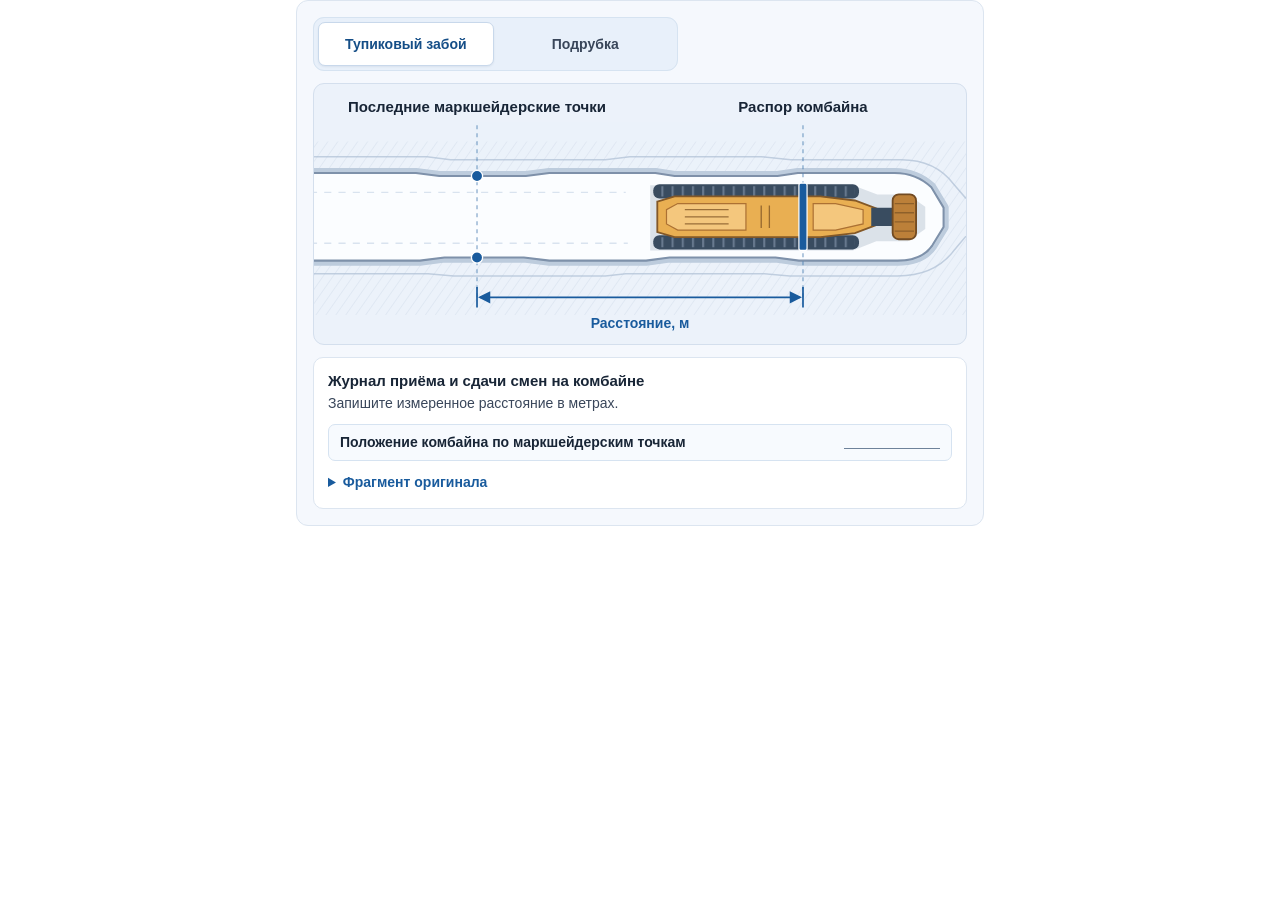
==== machine-position/index.html @ 18dfe134 "Publish EuroChem course interactives" ====
<!doctype html>
<html lang="ru">
<head>
  <meta charset="utf-8">
  <meta name="viewport" content="width=device-width, initial-scale=1">
  <title>Положение комбайна</title>
  <link rel="stylesheet" href="./style.css">
  <script src="./app.js" defer></script>
</head>
<body>
  <main class="position">
    <fieldset class="mode-picker">
      <legend class="visually-hidden">Вид работ</legend>
      <label>
        <input class="visually-hidden" type="radio" name="work-type" value="dead-end" aria-controls="plan" checked>
        <span>Тупиковый забой</span>
      </label>
      <label>
        <input class="visually-hidden" type="radio" name="work-type" value="crosscut" aria-controls="plan">
        <span>Подрубка</span>
      </label>
    </fieldset>

    <figure class="plan" id="plan">
      <div class="plan-labels" aria-hidden="true">
        <span data-plan="dead-end">Последние маркшейдерские точки</span>
        <span data-plan="crosscut" hidden>Устье камеры</span>
        <span>Распор комбайна</span>
      </div>
      <svg class="plan-drawing" viewBox="0 0 640 194" aria-hidden="true">
        <defs>
          <pattern id="rock" width="8" height="8" patternUnits="userSpaceOnUse" patternTransform="rotate(35)">
            <path d="M0 0V8" stroke="#b8c8db" stroke-opacity=".45"/>
          </pattern>
          <pattern id="track" width="10" height="8" patternUnits="userSpaceOnUse">
            <path d="M2 0V8" stroke="#8293a9" stroke-opacity=".65" stroke-width="2"/>
          </pattern>
          <path id="dead-end-floor" d="M-4 54H100L123 57H208L231 54H335L354 57H455L475 54H570Q591 54 606 68L618 88V107L607 125Q597 140 573 140H476L453 137H349L326 140H231L206 137H128L104 140H-4Z"/>
          <path id="crosscut-floor" d="M45 -10H160V57H208L231 54H335L354 57H455L475 54H570Q591 54 606 68L618 88V107L607 125Q597 140 573 140H476L453 137H349L326 140H231L206 137H160V203H45Z"/>
        </defs>

        <path d="M0 23H640V194H0Z" fill="url(#rock)"/>
        <path class="rock-contour" d="M0 38H111L134 41H286L310 38H439L468 41H574Q609 40 628 65L640 79M0 153H112L137 155H286L306 153H442L467 155H573Q610 155 629 129L640 116"/>
        <g data-plan="dead-end">
          <use href="#dead-end-floor" class="wall-shadow"/>
          <use href="#dead-end-floor" class="floor"/>
          <path class="floor-trace" d="M-4 73H306M-4 123H308"/>
        </g>
        <g data-plan="crosscut" hidden>
          <use href="#crosscut-floor" class="wall-shadow"/>
          <use href="#crosscut-floor" class="floor"/>
          <path class="floor-trace" d="M68 0V194M137 0V194M178 73H306M178 123H308"/>
        </g>

        <path class="guide" d="M160 7V176M480 7V176"/>
        <g data-plan="dead-end">
          <circle class="survey-point" cx="160" cy="57" r="5.5"/>
          <circle class="survey-point" cx="160" cy="137" r="5.5"/>
        </g>
        <g data-plan="crosscut" hidden>
          <path class="mouth-line" d="M160 57V137"/>
          <path class="measure" d="M153 57h14M153 137h14"/>
        </g>

        <g class="machine">
          <path class="machine-shadow" d="M330 66H529L553 75H583L600 87V109L583 121H552L529 130H330Z"/>
          <rect class="machine-track" x="333" y="65" width="202" height="14" rx="6"/>
          <rect class="machine-track" x="333" y="115" width="202" height="14" rx="6"/>
          <rect x="336" y="67" width="195" height="10" rx="4" fill="url(#track)"/>
          <rect x="336" y="117" width="195" height="10" rx="4" fill="url(#track)"/>
          <path class="machine-body" d="M337 82L354 77H497L531 81L555 90V104L531 113L497 117H354L337 112Z"/>
          <path class="machine-panel" d="M357 84H424V110H357L346 104V90Z"/>
          <path class="machine-panel" d="M490 84H512L539 90V104L512 110H490Z"/>
          <path class="machine-seam" d="M364 90H407M364 97H407M364 104H407M439 86V108M447 86V108"/>
          <path class="machine-track" d="M547 88H574V106H547Z"/>
          <rect class="machine-head" x="568" y="75" width="23" height="44" rx="6"/>
          <path class="machine-seam" d="M570 84H589M570 93H589M570 102H589M570 111H589"/>
        </g>

        <rect class="machine-support" x="476" y="64" width="8" height="66" rx="2"/>
        <path class="measure" d="M160 166v20M480 166v20M163 176h314"/>
        <path class="measure-arrows" d="M161 176l12-6v12Z M479 176l-12-6v12Z"/>
      </svg>
      <figcaption>
        <span class="measure-label" aria-hidden="true">Расстояние, м</span>
        <span class="visually-hidden" aria-live="polite" aria-atomic="true">
          <span data-plan="dead-end">При проходке тупиковым забоем расстояние измеряют от последних маркшейдерских точек до распора комбайна.</span>
          <span data-plan="crosscut" hidden>При подрубке расстояние измеряют от устья камеры до распора комбайна.</span>
        </span>
      </figcaption>
    </figure>

    <section class="journal" aria-labelledby="journal-title">
      <h2 id="journal-title">Журнал приёма и сдачи смен на комбайне</h2>
      <p>Запишите измеренное расстояние в метрах.</p>
      <div class="journal-field">
        <span>Положение комбайна по маркшейдерским точкам</span>
        <span class="journal-blank" aria-hidden="true"></span>
      </div>
      <details class="journal-original">
        <summary>Фрагмент оригинала</summary>
        <div class="journal-scan">
          <img src="./journal-fragment.png" width="743" height="526" alt="Строка о положении комбайна находится между строками «Состояние кровли» и «Замечания по работе в течение смены»">
        </div>
      </details>
    </section>
  </main>
</body>
</html>
---- machine-position/style.css ----
:root {
  color-scheme: light;
  font: 16px/1.4 "Proxima Nova Rg RU", "Helvetica Neue", Helvetica, Arial, sans-serif;
  --ink: #182536;
  --text: #39465a;
  --border: #dce5f0;
  --accent: #195b9d;
}

* { box-sizing: border-box; }

body {
  margin: 0;
  color: var(--text);
}

.position {
  max-width: 688px;
  margin-inline: auto;
  padding: 16px;
  border: 1px solid var(--border);
  border-radius: 12px;
  background: #f5f8fd;
}

[hidden] { display: none !important; }

.visually-hidden {
  position: absolute;
  width: 1px;
  height: 1px;
  padding: 0;
  overflow: hidden;
  clip-path: inset(50%);
  white-space: nowrap;
}

.mode-picker {
  display: grid;
  grid-template-columns: 1fr 1fr;
  width: min(100%, 365px);
  min-inline-size: 0;
  gap: 4px;
  margin: 0 0 12px;
  padding: 4px;
  border: 1px solid #d6e3f1;
  border-radius: 11px;
  background: #e8f0fa;
}

.mode-picker label { cursor: pointer; }

.mode-picker span {
  display: grid;
  place-items: center;
  min-height: 44px;
  padding: 6px 8px;
  border: 1px solid transparent;
  border-radius: 7px;
  color: var(--text);
  text-align: center;
  font-size: 14px;
  font-weight: 650;
  line-height: 1.2;
}

.mode-picker label:hover span { background: #f3f7fc; }

.mode-picker input:checked + span {
  border-color: #c8d8eb;
  background: #fff;
  color: #154e87;
  box-shadow: 0 1px 2px #213a5514;
}

.mode-picker input:focus-visible + span,
.journal-original summary:focus-visible {
  outline: 2px solid var(--accent);
  outline-offset: 1px;
}

.plan {
  margin: 0;
  overflow: hidden;
  border: 1px solid #d4dfed;
  border-radius: 11px;
  background: #ecf2fa;
}

.plan-labels {
  display: grid;
  grid-template-columns: 1fr 1fr;
  align-items: center;
  padding-block: 14px 2px;
  color: var(--ink);
  text-align: center;
  font-size: clamp(13px, 2.6vw, 15px);
  font-weight: 650;
  line-height: 1.18;
}

.plan-labels span { padding-inline: 8px; }

.plan-drawing {
  display: block;
  width: 100%;
  height: auto;
}

.rock-contour {
  fill: none;
  stroke: #aebfd5;
  stroke-width: 1.5;
  opacity: .7;
}

.wall-shadow {
  fill: none;
  stroke: #bdccdd;
  stroke-width: 10;
  stroke-linejoin: round;
}

.floor {
  fill: #fbfdff;
  stroke: #7e91aa;
  stroke-width: 2;
  stroke-linejoin: round;
}

.floor-trace {
  fill: none;
  stroke: #d9e3ef;
  stroke-width: 1.4;
  stroke-dasharray: 7 7;
}

.guide, .mouth-line {
  fill: none;
  stroke: #4078ae;
  stroke-width: 1.2;
  stroke-dasharray: 4 4;
  vector-effect: non-scaling-stroke;
}

.guide { opacity: .65; }
.mouth-line { stroke-width: 2; }

.survey-point {
  fill: var(--accent);
  stroke: #fff;
  stroke-width: 1.3;
}

.machine-shadow { fill: #8e9eb34a; }
.machine-track { fill: #394c60; }
.machine-body { fill: #e9af52; stroke: #835827; stroke-width: 1.8; }
.machine-panel { fill: #f4c77d; stroke: #ac7133; stroke-width: 1.2; }
.machine-head { fill: #bc8039; stroke: #724b23; stroke-width: 1.8; }
.machine-seam { fill: none; stroke: #835827; stroke-width: 1.3; opacity: .8; }
.machine-support { fill: var(--accent); stroke: #fff; stroke-width: 1.2; }

.measure {
  fill: none;
  stroke: var(--accent);
  stroke-width: 1.7;
  vector-effect: non-scaling-stroke;
}

.measure-arrows { fill: var(--accent); }

.measure-label {
  display: block;
  padding-bottom: 12px;
  color: var(--accent);
  text-align: center;
  font-size: 14px;
  font-weight: 700;
  line-height: 1.2;
}

.journal {
  margin-top: 12px;
  padding: 13px 14px 11px;
  border: 1px solid var(--border);
  border-radius: 10px;
  background: #fff;
}

.journal h2 {
  margin: 0;
  color: var(--ink);
  font-size: 15px;
  line-height: 1.28;
}

.journal p {
  margin: 4px 0 10px;
  font-size: 14px;
}

.journal-field {
  display: grid;
  grid-template-columns: minmax(0, 1fr) minmax(36px, 16%);
  align-items: end;
  gap: 12px;
  padding: 9px 11px;
  border: 1px solid #d6e3f1;
  border-radius: 7px;
  background: #f7fafe;
  color: var(--ink);
  font-size: 14px;
  font-weight: 600;
  line-height: 1.25;
}

.journal-blank {
  margin-bottom: 2px;
  border-bottom: 1px solid #6e829a;
}

.journal-original { margin-top: 8px; }

.journal-original summary {
  width: fit-content;
  min-height: 28px;
  padding-block: 4px;
  color: var(--accent);
  cursor: pointer;
  font-size: 14px;
  font-weight: 600;
}

.journal-original summary:hover { text-decoration: underline; }

.journal-scan {
  position: relative;
  max-width: 550px;
  aspect-ratio: 743 / 212;
  margin-top: 7px;
  overflow: hidden;
  border: 1px solid var(--border);
  border-radius: 7px;
}

.journal-scan img {
  position: absolute;
  top: 0;
  left: 0;
  width: 100%;
  height: auto;
  /* Keep the target row and its two neighbors in view. */
  transform: translateY(-23.8%);
}

.journal-scan::after {
  position: absolute;
  inset: 32% 1% 42%;
  border: 1px solid #4583c1;
  border-radius: 4px;
  background: #77ace622;
  content: "";
  pointer-events: none;
}

@media (max-width: 440px) {
  .position { padding: 10px; }
  .journal { padding-inline: 11px; }
  .plan-labels { padding-top: 11px; }
}
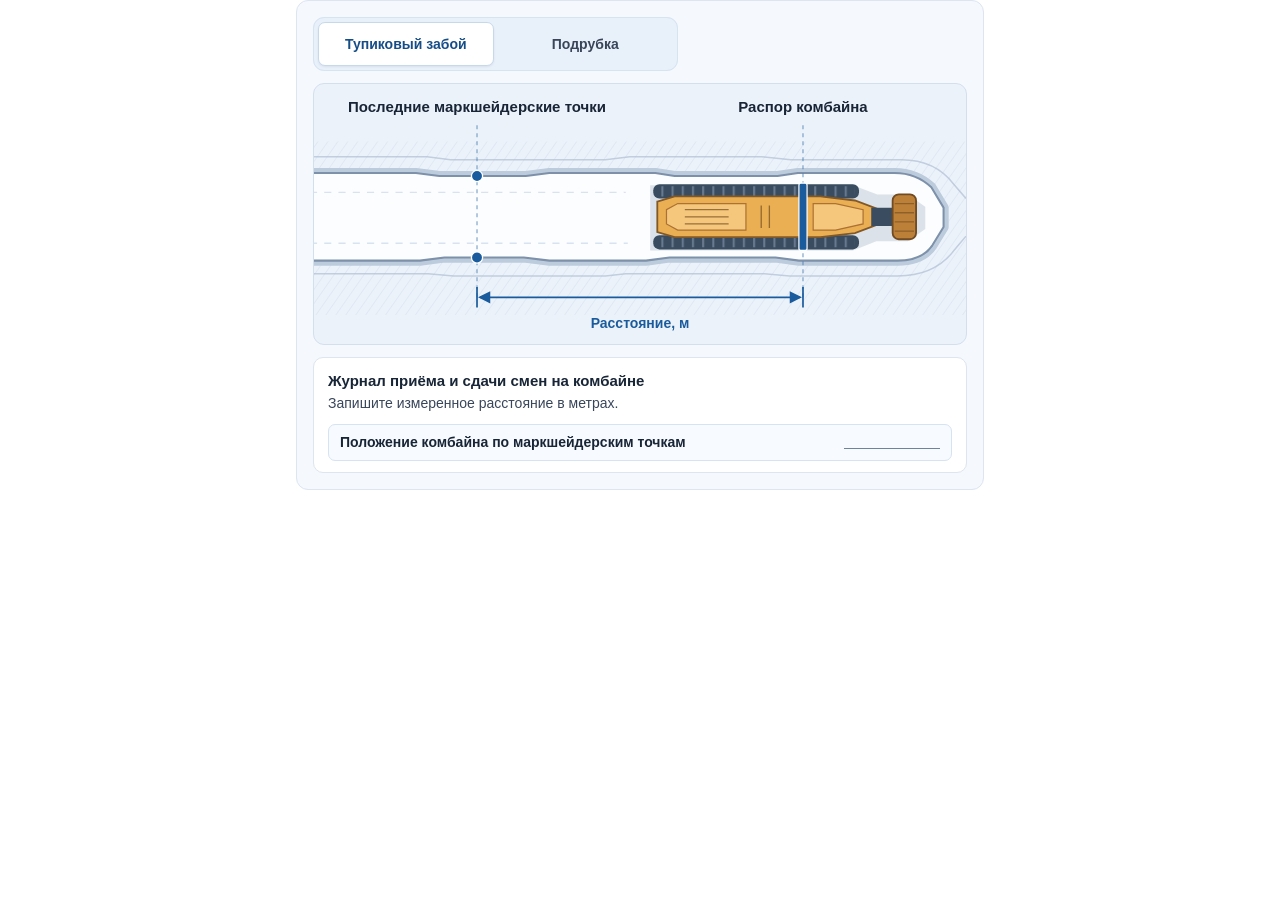
==== commit fe267943: "Remove original journal excerpt from machine position" ====
--- a/machine-position/index.html
+++ b/machine-position/index.html
@@ -97,12 +97,6 @@
         <span>Положение комбайна по маркшейдерским точкам</span>
         <span class="journal-blank" aria-hidden="true"></span>
       </div>
-      <details class="journal-original">
-        <summary>Фрагмент оригинала</summary>
-        <div class="journal-scan">
-          <img src="./journal-fragment.png" width="743" height="526" alt="Строка о положении комбайна находится между строками «Состояние кровли» и «Замечания по работе в течение смены»">
-        </div>
-      </details>
     </section>
   </main>
 </body>
--- a/machine-position/style.css
+++ b/machine-position/style.css
@@ -73,8 +73,7 @@
   box-shadow: 0 1px 2px #213a5514;
 }
 
-.mode-picker input:focus-visible + span,
-.journal-original summary:focus-visible {
+.mode-picker input:focus-visible + span {
   outline: 2px solid var(--accent);
   outline-offset: 1px;
 }
@@ -219,50 +218,6 @@
   border-bottom: 1px solid #6e829a;
 }
 
-.journal-original { margin-top: 8px; }
-
-.journal-original summary {
-  width: fit-content;
-  min-height: 28px;
-  padding-block: 4px;
-  color: var(--accent);
-  cursor: pointer;
-  font-size: 14px;
-  font-weight: 600;
-}
-
-.journal-original summary:hover { text-decoration: underline; }
-
-.journal-scan {
-  position: relative;
-  max-width: 550px;
-  aspect-ratio: 743 / 212;
-  margin-top: 7px;
-  overflow: hidden;
-  border: 1px solid var(--border);
-  border-radius: 7px;
-}
-
-.journal-scan img {
-  position: absolute;
-  top: 0;
-  left: 0;
-  width: 100%;
-  height: auto;
-  /* Keep the target row and its two neighbors in view. */
-  transform: translateY(-23.8%);
-}
-
-.journal-scan::after {
-  position: absolute;
-  inset: 32% 1% 42%;
-  border: 1px solid #4583c1;
-  border-radius: 4px;
-  background: #77ace622;
-  content: "";
-  pointer-events: none;
-}
-
 @media (max-width: 440px) {
   .position { padding: 10px; }
   .journal { padding-inline: 11px; }
